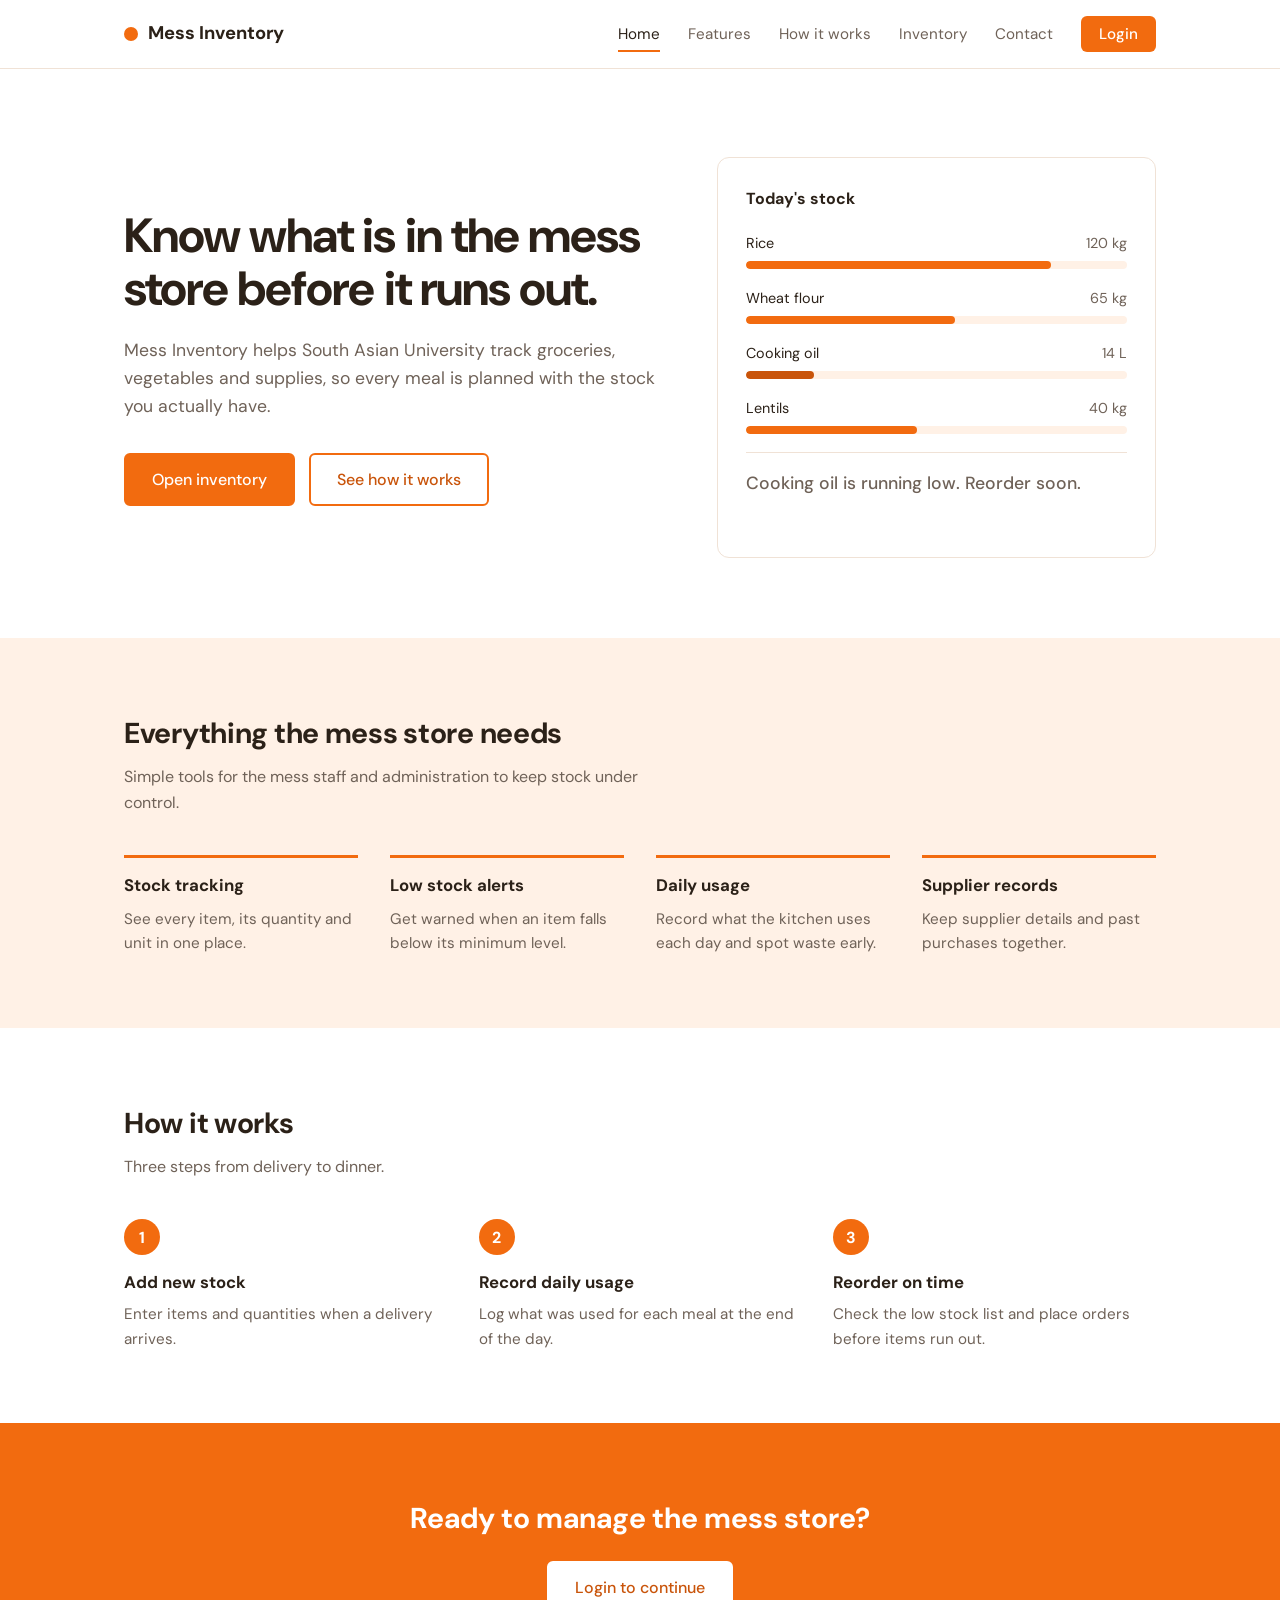
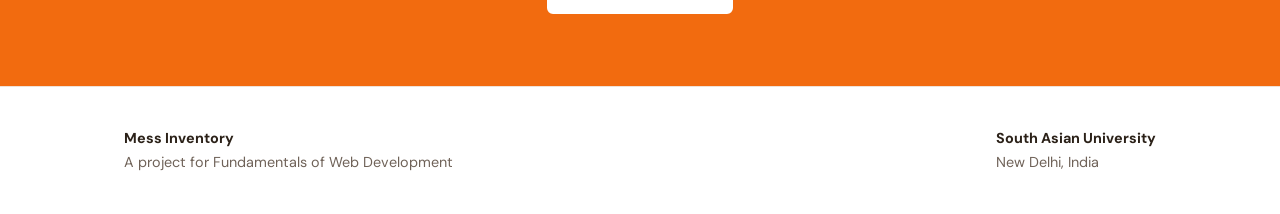
==== index.html @ 0d57ded8 "Add files via upload" ====
<!DOCTYPE html>
<html lang="en">
<head>
  <meta charset="UTF-8">
  <meta name="viewport" content="width=device-width, initial-scale=1">
  <title>Mess Inventory | South Asian University</title>
  <link rel="preconnect" href="https://fonts.googleapis.com">
  <link href="https://fonts.googleapis.com/css2?family=DM+Sans:wght@400;500;700&display=swap" rel="stylesheet">
  <link rel="stylesheet" href="style.css">
</head>
<body>

  <header class="navbar">
    <nav class="container nav-inner" aria-label="Main navigation">
      <a href="index.html" class="brand"><span class="brand-mark"></span>Mess Inventory</a>
      <ul class="nav-links">
        <li><a href="index.html" class="active">Home</a></li>
        <li><a href="#features">Features</a></li>
        <li><a href="#how-it-works">How it works</a></li>
        <li><a href="#inventory">Inventory</a></li>
        <li><a href="#contact">Contact</a></li>
        <li><a href="#login" class="login">Login</a></li>
      </ul>
    </nav>
  </header>

  <main>
    <section class="hero" id="inventory">
      <div class="container hero-grid">
        <div>
          <h1>Know what is in the mess store before it runs out.</h1>
          <p>Mess Inventory helps South Asian University track groceries, vegetables and supplies, so every meal is planned with the stock you actually have.</p>
          <div class="btn-row">
            <a href="#login" class="btn btn-primary">Open inventory</a>
            <a href="#how-it-works" class="btn btn-outline">See how it works</a>
          </div>
        </div>

        <aside class="panel" aria-label="Sample stock levels">
          <h2>Today's stock</h2>
          <div class="stock">
            <div class="stock-head"><span>Rice</span><span>120 kg</span></div>
            <div class="bar"><i style="width: 80%"></i></div>
          </div>
          <div class="stock">
            <div class="stock-head"><span>Wheat flour</span><span>65 kg</span></div>
            <div class="bar"><i style="width: 55%"></i></div>
          </div>
          <div class="stock">
            <div class="stock-head"><span>Cooking oil</span><span>14 L</span></div>
            <div class="bar low"><i style="width: 18%"></i></div>
          </div>
          <div class="stock">
            <div class="stock-head"><span>Lentils</span><span>40 kg</span></div>
            <div class="bar"><i style="width: 45%"></i></div>
          </div>
          <p class="panel-note">Cooking oil is running low. Reorder soon.</p>
        </aside>
      </div>
    </section>

    <section class="features" id="features">
      <div class="container">
        <h2 class="section-title">Everything the mess store needs</h2>
        <p class="section-sub">Simple tools for the mess staff and administration to keep stock under control.</p>
        <div class="feature-grid">
          <article class="feature">
            <h3>Stock tracking</h3>
            <p>See every item, its quantity and unit in one place.</p>
          </article>
          <article class="feature">
            <h3>Low stock alerts</h3>
            <p>Get warned when an item falls below its minimum level.</p>
          </article>
          <article class="feature">
            <h3>Daily usage</h3>
            <p>Record what the kitchen uses each day and spot waste early.</p>
          </article>
          <article class="feature">
            <h3>Supplier records</h3>
            <p>Keep supplier details and past purchases together.</p>
          </article>
        </div>
      </div>
    </section>

    <section id="how-it-works">
      <div class="container">
        <h2 class="section-title">How it works</h2>
        <p class="section-sub">Three steps from delivery to dinner.</p>
        <ol class="steps">
          <li>
            <h3>Add new stock</h3>
            <p>Enter items and quantities when a delivery arrives.</p>
          </li>
          <li>
            <h3>Record daily usage</h3>
            <p>Log what was used for each meal at the end of the day.</p>
          </li>
          <li>
            <h3>Reorder on time</h3>
            <p>Check the low stock list and place orders before items run out.</p>
          </li>
        </ol>
      </div>
    </section>

    <section class="cta" id="login">
      <div class="container">
        <h2>Ready to manage the mess store?</h2>
        <a href="#" class="btn">Login to continue</a>
      </div>
    </section>
  </main>

  <footer id="contact">
    <div class="container footer-inner">
      <div>
        <strong>Mess Inventory</strong><br>
        A project for Fundamentals of Web Development
      </div>
      <div>
        <strong>South Asian University</strong><br>
        New Delhi, India
      </div>
    </div>
  </footer>

</body>
</html>
---- style.css ----
:root {
  --orange: #f26b0f;
  --orange-dark: #c9540a;
  --orange-soft: #fff1e6;
  --ink: #2b2118;
  --muted: #6f6258;
  --line: #f0e2d6;
  --white: #ffffff;
}

* { box-sizing: border-box; margin: 0; padding: 0; }

html { scroll-behavior: smooth; }

body {
  font-family: "DM Sans", "Segoe UI", Arial, sans-serif;
  color: var(--ink);
  background: var(--white);
  line-height: 1.6;
}

a { color: inherit; text-decoration: none; }

:focus-visible { outline: 3px solid var(--orange); outline-offset: 3px; }

.container { max-width: 1080px; margin: 0 auto; padding: 0 24px; }

/* Navigation */
.navbar {
  position: sticky; top: 0; z-index: 10;
  background: var(--white);
  border-bottom: 1px solid var(--line);
}
.nav-inner {
  display: flex; align-items: center; justify-content: space-between;
  height: 68px;
}
.brand { font-weight: 700; font-size: 1.15rem; display: flex; align-items: center; gap: 10px; }
.brand-mark { width: 14px; height: 14px; background: var(--orange); border-radius: 50%; }
.nav-links { display: flex; align-items: center; gap: 28px; list-style: none; }
.nav-links a { color: var(--muted); font-size: 0.95rem; padding: 6px 0; border-bottom: 2px solid transparent; }
.nav-links a:hover, .nav-links a.active { color: var(--ink); border-bottom-color: var(--orange); }
.nav-links a.login {
  background: var(--orange); color: var(--white); padding: 8px 18px;
  border-radius: 6px; border-bottom: none; font-weight: 500;
}
.nav-links a.login:hover { background: var(--orange-dark); }

/* Hero */
.hero { padding: 88px 0 80px; }
.hero-grid { display: grid; grid-template-columns: 1.1fr 0.9fr; gap: 56px; align-items: center; }
.hero h1 { font-size: 3rem; line-height: 1.12; letter-spacing: -0.02em; margin-bottom: 20px; }
.hero p { color: var(--muted); font-size: 1.1rem; max-width: 46ch; margin-bottom: 32px; }
.btn-row { display: flex; gap: 14px; flex-wrap: wrap; }
.btn {
  display: inline-block; padding: 12px 26px; border-radius: 6px;
  font-weight: 500; border: 2px solid var(--orange);
}
.btn-primary { background: var(--orange); color: var(--white); }
.btn-primary:hover { background: var(--orange-dark); border-color: var(--orange-dark); }
.btn-outline { color: var(--orange-dark); }
.btn-outline:hover { background: var(--orange-soft); }

/* Stock panel */
.panel { border: 1px solid var(--line); border-radius: 12px; padding: 28px; background: var(--white); }
.panel h2 { font-size: 1rem; margin-bottom: 20px; }
.stock { margin-bottom: 18px; }
.stock-head { display: flex; justify-content: space-between; font-size: 0.9rem; margin-bottom: 6px; }
.stock-head span:last-child { color: var(--muted); }
.bar { height: 8px; background: var(--orange-soft); border-radius: 4px; overflow: hidden; }
.bar i { display: block; height: 100%; background: var(--orange); border-radius: 4px; }
.bar.low i { background: var(--orange-dark); }
.panel-note {
  margin-top: 8px; padding-top: 16px; border-top: 1px solid var(--line);
  font-size: 0.88rem; color: var(--orange-dark); font-weight: 500;
}

/* Sections */
section { padding: 72px 0; }
.section-title { font-size: 1.8rem; letter-spacing: -0.01em; margin-bottom: 8px; }
.section-sub { color: var(--muted); margin-bottom: 40px; max-width: 52ch; }

/* Features */
.features { background: var(--orange-soft); }
.feature-grid { display: grid; grid-template-columns: repeat(4, 1fr); gap: 32px; }
.feature h3 { font-size: 1.05rem; margin-bottom: 8px; padding-top: 14px; border-top: 3px solid var(--orange); }
.feature p { color: var(--muted); font-size: 0.95rem; }

/* Steps */
.steps { list-style: none; display: grid; grid-template-columns: repeat(3, 1fr); gap: 32px; counter-reset: step; }
.steps li { counter-increment: step; }
.steps li::before {
  content: counter(step); display: flex; align-items: center; justify-content: center;
  width: 36px; height: 36px; border-radius: 50%; margin-bottom: 14px;
  background: var(--orange); color: var(--white); font-weight: 700;
}
.steps h3 { font-size: 1.05rem; margin-bottom: 6px; }
.steps p { color: var(--muted); font-size: 0.95rem; }

/* Call to action */
.cta { background: var(--orange); color: var(--white); text-align: center; }
.cta h2 { font-size: 1.8rem; margin-bottom: 20px; }
.cta .btn { background: var(--white); color: var(--orange-dark); border-color: var(--white); }
.cta .btn:hover { background: var(--orange-soft); }

/* Footer */
footer { padding: 40px 0; border-top: 1px solid var(--line); color: var(--muted); font-size: 0.9rem; }
.footer-inner { display: flex; justify-content: space-between; gap: 24px; flex-wrap: wrap; }
footer strong { color: var(--ink); }

/* Responsive */
@media (max-width: 900px) {
  .hero-grid { grid-template-columns: 1fr; }
  .feature-grid { grid-template-columns: repeat(2, 1fr); }
  .steps { grid-template-columns: 1fr; }
}
@media (max-width: 720px) {
  .nav-inner { height: auto; padding: 14px 0; flex-direction: column; gap: 12px; }
  .nav-links { gap: 16px; flex-wrap: wrap; justify-content: center; }
  .hero { padding: 56px 0; }
  .hero h1 { font-size: 2.2rem; }
  .feature-grid { grid-template-columns: 1fr; }
}
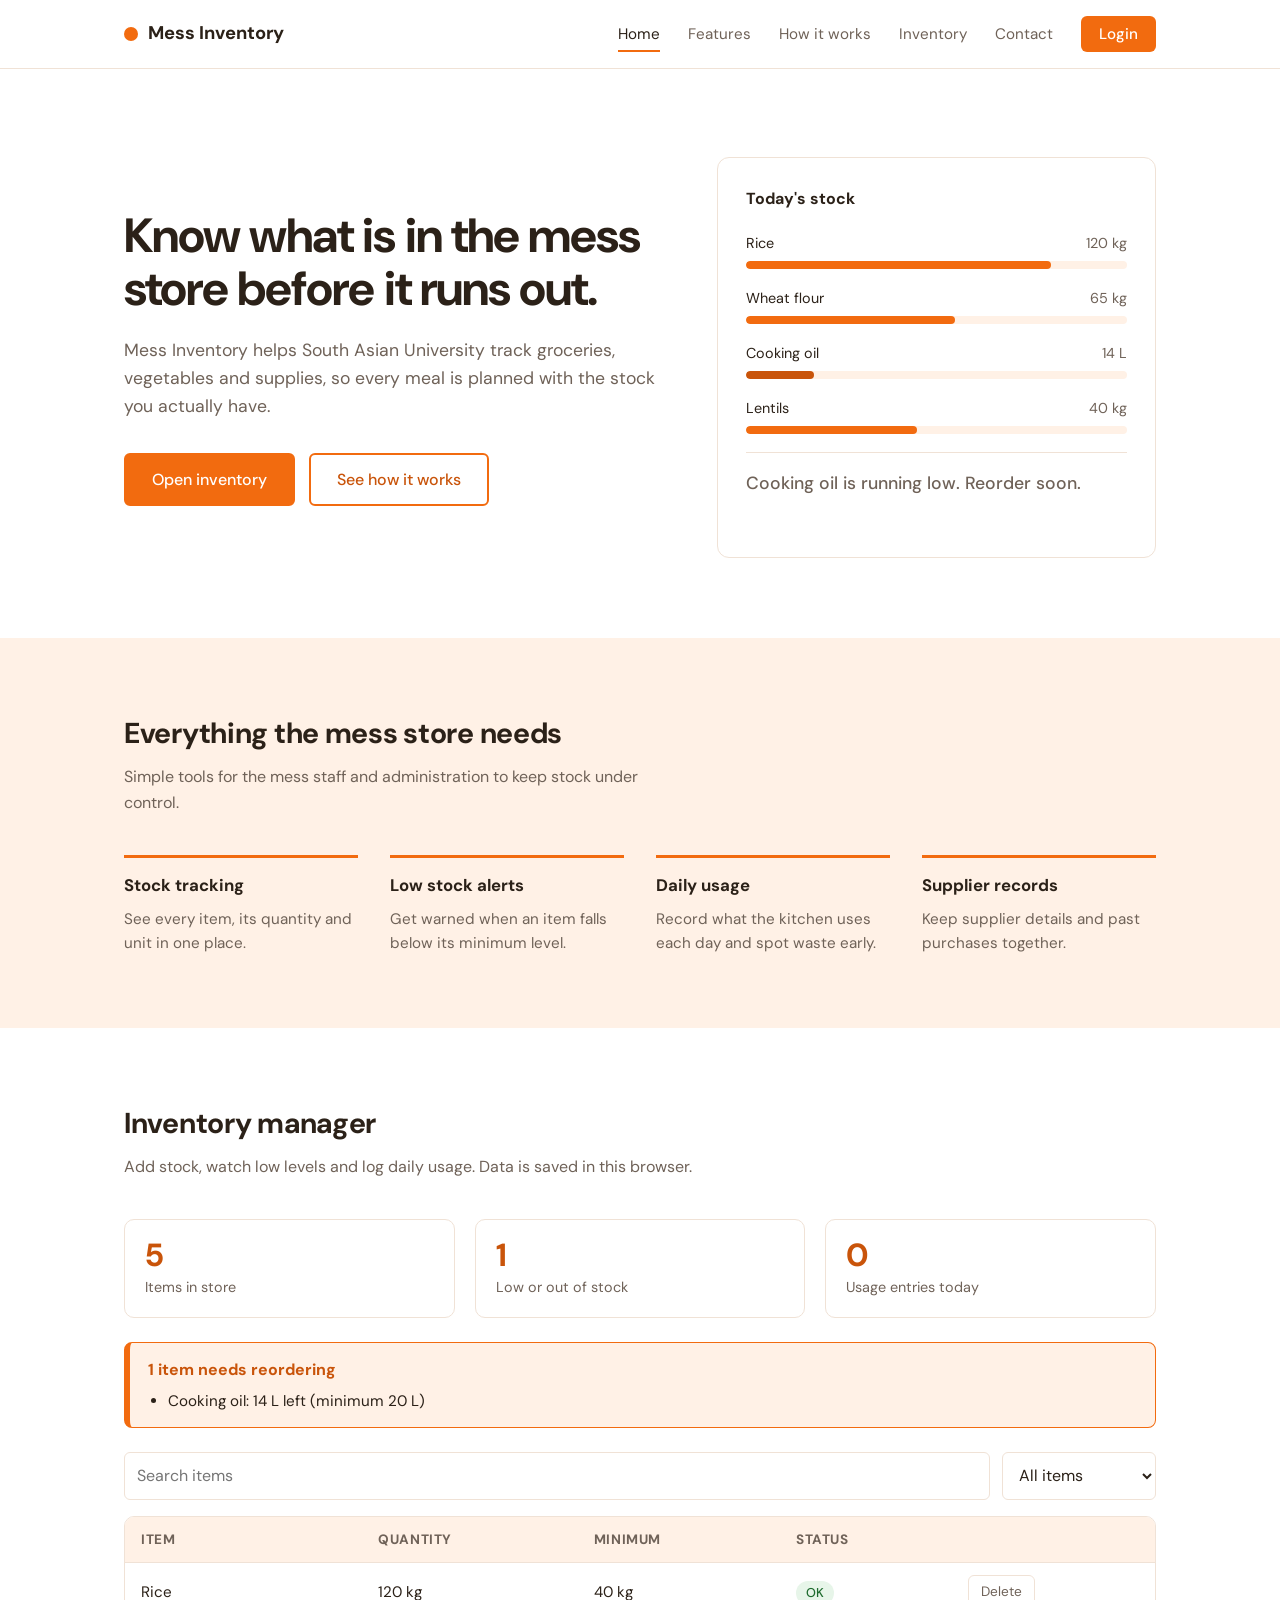
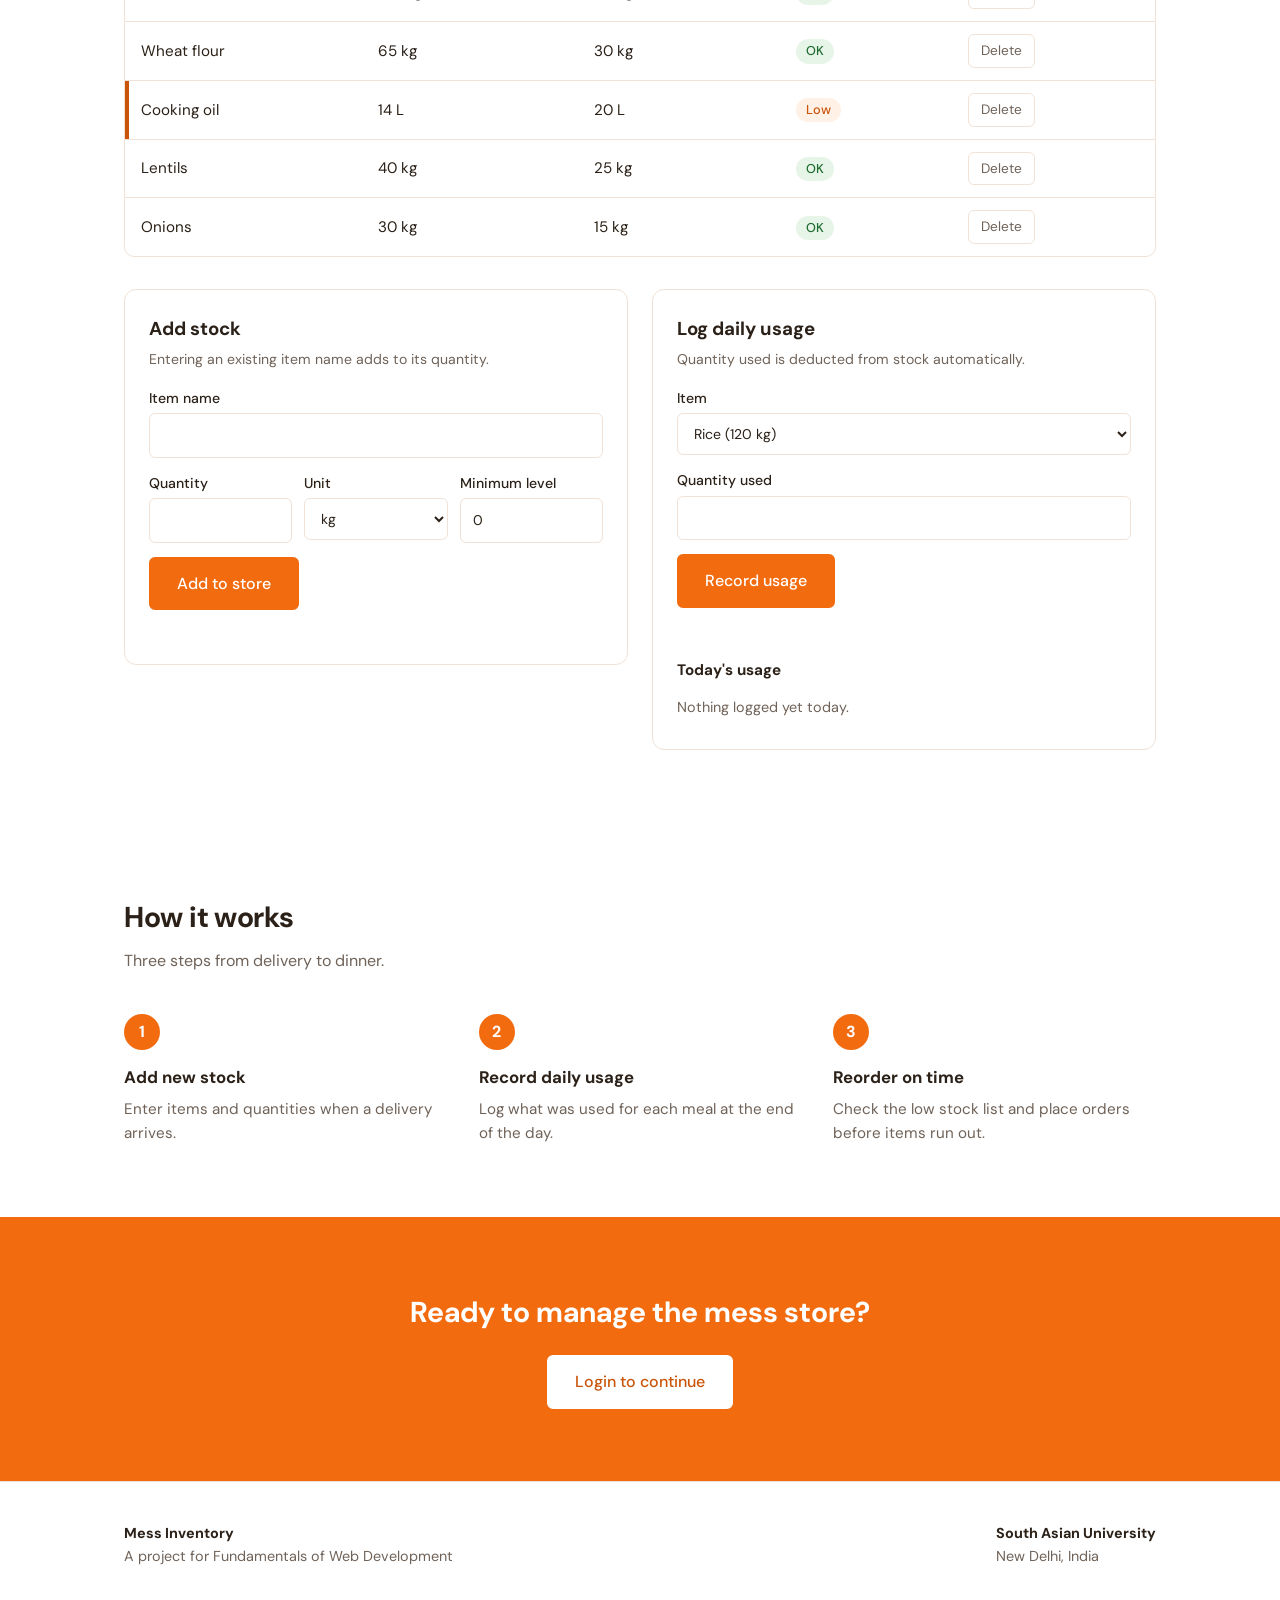
==== commit 17b141b8: "Add files via upload" ====
--- a/index.html
+++ b/index.html
@@ -17,7 +17,7 @@
         <li><a href="index.html" class="active">Home</a></li>
         <li><a href="#features">Features</a></li>
         <li><a href="#how-it-works">How it works</a></li>
-        <li><a href="#inventory">Inventory</a></li>
+        <li><a href="#manager">Inventory</a></li>
         <li><a href="#contact">Contact</a></li>
         <li><a href="#login" class="login">Login</a></li>
       </ul>
@@ -25,13 +25,13 @@
   </header>
 
   <main>
-    <section class="hero" id="inventory">
+    <section class="hero">
       <div class="container hero-grid">
         <div>
           <h1>Know what is in the mess store before it runs out.</h1>
           <p>Mess Inventory helps South Asian University track groceries, vegetables and supplies, so every meal is planned with the stock you actually have.</p>
           <div class="btn-row">
-            <a href="#login" class="btn btn-primary">Open inventory</a>
+            <a href="#manager" class="btn btn-primary">Open inventory</a>
             <a href="#how-it-works" class="btn btn-outline">See how it works</a>
           </div>
         </div>
@@ -84,6 +84,68 @@
       </div>
     </section>
 
+    <section class="manager" id="manager">
+      <div class="container">
+        <h2 class="section-title">Inventory manager</h2>
+        <p class="section-sub">Add stock, watch low levels and log daily usage. Data is saved in this browser.</p>
+
+        <div class="stats">
+          <div class="stat"><strong id="stat-total">0</strong><span>Items in store</span></div>
+          <div class="stat"><strong id="stat-low">0</strong><span>Low or out of stock</span></div>
+          <div class="stat"><strong id="stat-used">0</strong><span>Usage entries today</span></div>
+        </div>
+
+        <div class="alert" id="alert" role="status" hidden></div>
+
+        <div class="toolbar">
+          <input type="search" id="search" placeholder="Search items" aria-label="Search items">
+          <select id="filter" aria-label="Filter items">
+            <option value="all">All items</option>
+            <option value="low">Low stock only</option>
+          </select>
+        </div>
+
+        <div class="table-wrap">
+          <table>
+            <thead>
+              <tr><th>Item</th><th>Quantity</th><th>Minimum</th><th>Status</th><th><span class="sr-only">Actions</span></th></tr>
+            </thead>
+            <tbody id="inventory-body"></tbody>
+          </table>
+        </div>
+
+        <div class="forms-grid">
+          <form id="add-form" class="card" novalidate>
+            <h3>Add stock</h3>
+            <p class="hint">Entering an existing item name adds to its quantity.</p>
+            <label>Item name <input type="text" id="add-name" required></label>
+            <div class="row">
+              <label>Quantity <input type="number" id="add-qty" min="0" step="any" required></label>
+              <label>Unit
+                <select id="add-unit">
+                  <option>kg</option><option>g</option><option>L</option><option>ml</option><option>pcs</option><option>packs</option>
+                </select>
+              </label>
+              <label>Minimum level <input type="number" id="add-min" min="0" step="any" value="0"></label>
+            </div>
+            <button type="submit" class="btn btn-primary">Add to store</button>
+            <p class="form-msg" id="add-msg" role="status"></p>
+          </form>
+
+          <form id="usage-form" class="card" novalidate>
+            <h3>Log daily usage</h3>
+            <p class="hint">Quantity used is deducted from stock automatically.</p>
+            <label>Item <select id="use-item"></select></label>
+            <label>Quantity used <input type="number" id="use-qty" min="0" step="any" required></label>
+            <button type="submit" class="btn btn-primary">Record usage</button>
+            <p class="form-msg" id="use-msg" role="status"></p>
+            <h4>Today's usage</h4>
+            <ul class="usage-list" id="usage-list"></ul>
+          </form>
+        </div>
+      </div>
+    </section>
+
     <section id="how-it-works">
       <div class="container">
         <h2 class="section-title">How it works</h2>
@@ -126,5 +188,6 @@
     </div>
   </footer>
 
+  <script src="script.js"></script>
 </body>
 </html>
--- a/style.css
+++ b/style.css
@@ -121,3 +121,66 @@
   .hero h1 { font-size: 2.2rem; }
   .feature-grid { grid-template-columns: 1fr; }
 }
+
+/* ---------- Inventory manager ---------- */
+.sr-only { position: absolute; width: 1px; height: 1px; overflow: hidden; clip: rect(0 0 0 0); white-space: nowrap; }
+
+.stats { display: grid; grid-template-columns: repeat(3, 1fr); gap: 20px; margin-bottom: 24px; }
+.stat { border: 1px solid var(--line); border-radius: 10px; padding: 18px 20px; }
+.stat strong { display: block; font-size: 2rem; line-height: 1.1; color: var(--orange-dark); }
+.stat span { color: var(--muted); font-size: 0.9rem; }
+
+.alert {
+  background: var(--orange-soft); border: 1px solid var(--orange); border-left-width: 6px;
+  border-radius: 8px; padding: 14px 18px; margin-bottom: 24px; color: var(--ink);
+}
+.alert strong { color: var(--orange-dark); }
+.alert ul { margin: 6px 0 0 20px; font-size: 0.95rem; }
+
+.toolbar { display: flex; gap: 12px; margin-bottom: 16px; flex-wrap: wrap; }
+.toolbar input { flex: 1; min-width: 200px; }
+input, select {
+  font: inherit; padding: 10px 12px; border: 1px solid var(--line); border-radius: 6px;
+  background: var(--white); color: var(--ink); width: 100%;
+}
+.toolbar select { width: auto; }
+
+.table-wrap { overflow-x: auto; border: 1px solid var(--line); border-radius: 10px; margin-bottom: 32px; }
+table { width: 100%; border-collapse: collapse; font-size: 0.95rem; }
+th, td { text-align: left; padding: 12px 16px; border-bottom: 1px solid var(--line); }
+th { background: var(--orange-soft); font-size: 0.85rem; text-transform: uppercase; letter-spacing: 0.04em; color: var(--muted); }
+tbody tr:last-child td { border-bottom: none; }
+tr.is-low td:first-child { box-shadow: inset 4px 0 0 var(--orange-dark); }
+.empty { text-align: center; color: var(--muted); padding: 24px; }
+
+.pill { display: inline-block; padding: 2px 10px; border-radius: 999px; font-size: 0.8rem; font-weight: 500; }
+.pill.ok { background: #e7f5e9; color: #1e6b2e; }
+.pill.low { background: var(--orange-soft); color: var(--orange-dark); }
+.pill.out { background: #fde8e8; color: #a11d1d; }
+
+.btn-small { font: inherit; font-size: 0.85rem; padding: 5px 12px; border-radius: 6px; border: 1px solid var(--line); background: var(--white); color: var(--muted); cursor: pointer; }
+.btn-small:hover { border-color: var(--orange-dark); color: var(--orange-dark); }
+button.btn { font: inherit; font-weight: 500; cursor: pointer; }
+
+.forms-grid { display: grid; grid-template-columns: 1fr 1fr; gap: 24px; align-items: start; }
+.card { border: 1px solid var(--line); border-radius: 12px; padding: 24px; }
+.card h3 { margin-bottom: 4px; }
+.card h4 { margin: 20px 0 8px; font-size: 0.95rem; }
+.hint { color: var(--muted); font-size: 0.88rem; margin-bottom: 16px; }
+.card label { display: block; font-size: 0.88rem; font-weight: 500; margin-bottom: 14px; }
+.card label input, .card label select { margin-top: 4px; font-weight: 400; }
+.row { display: grid; grid-template-columns: 1fr 1fr 1fr; gap: 12px; }
+.form-msg { margin-top: 10px; font-size: 0.9rem; min-height: 1.4em; }
+.form-msg.error { color: #a11d1d; }
+.form-msg.success { color: #1e6b2e; }
+.usage-list { list-style: none; font-size: 0.9rem; color: var(--muted); }
+.usage-list li { display: flex; justify-content: space-between; padding: 6px 0; border-bottom: 1px solid var(--line); }
+.usage-list li:last-child { border-bottom: none; }
+
+@media (max-width: 900px) {
+  .forms-grid { grid-template-columns: 1fr; }
+}
+@media (max-width: 720px) {
+  .stats { grid-template-columns: 1fr; }
+  .row { grid-template-columns: 1fr; }
+}
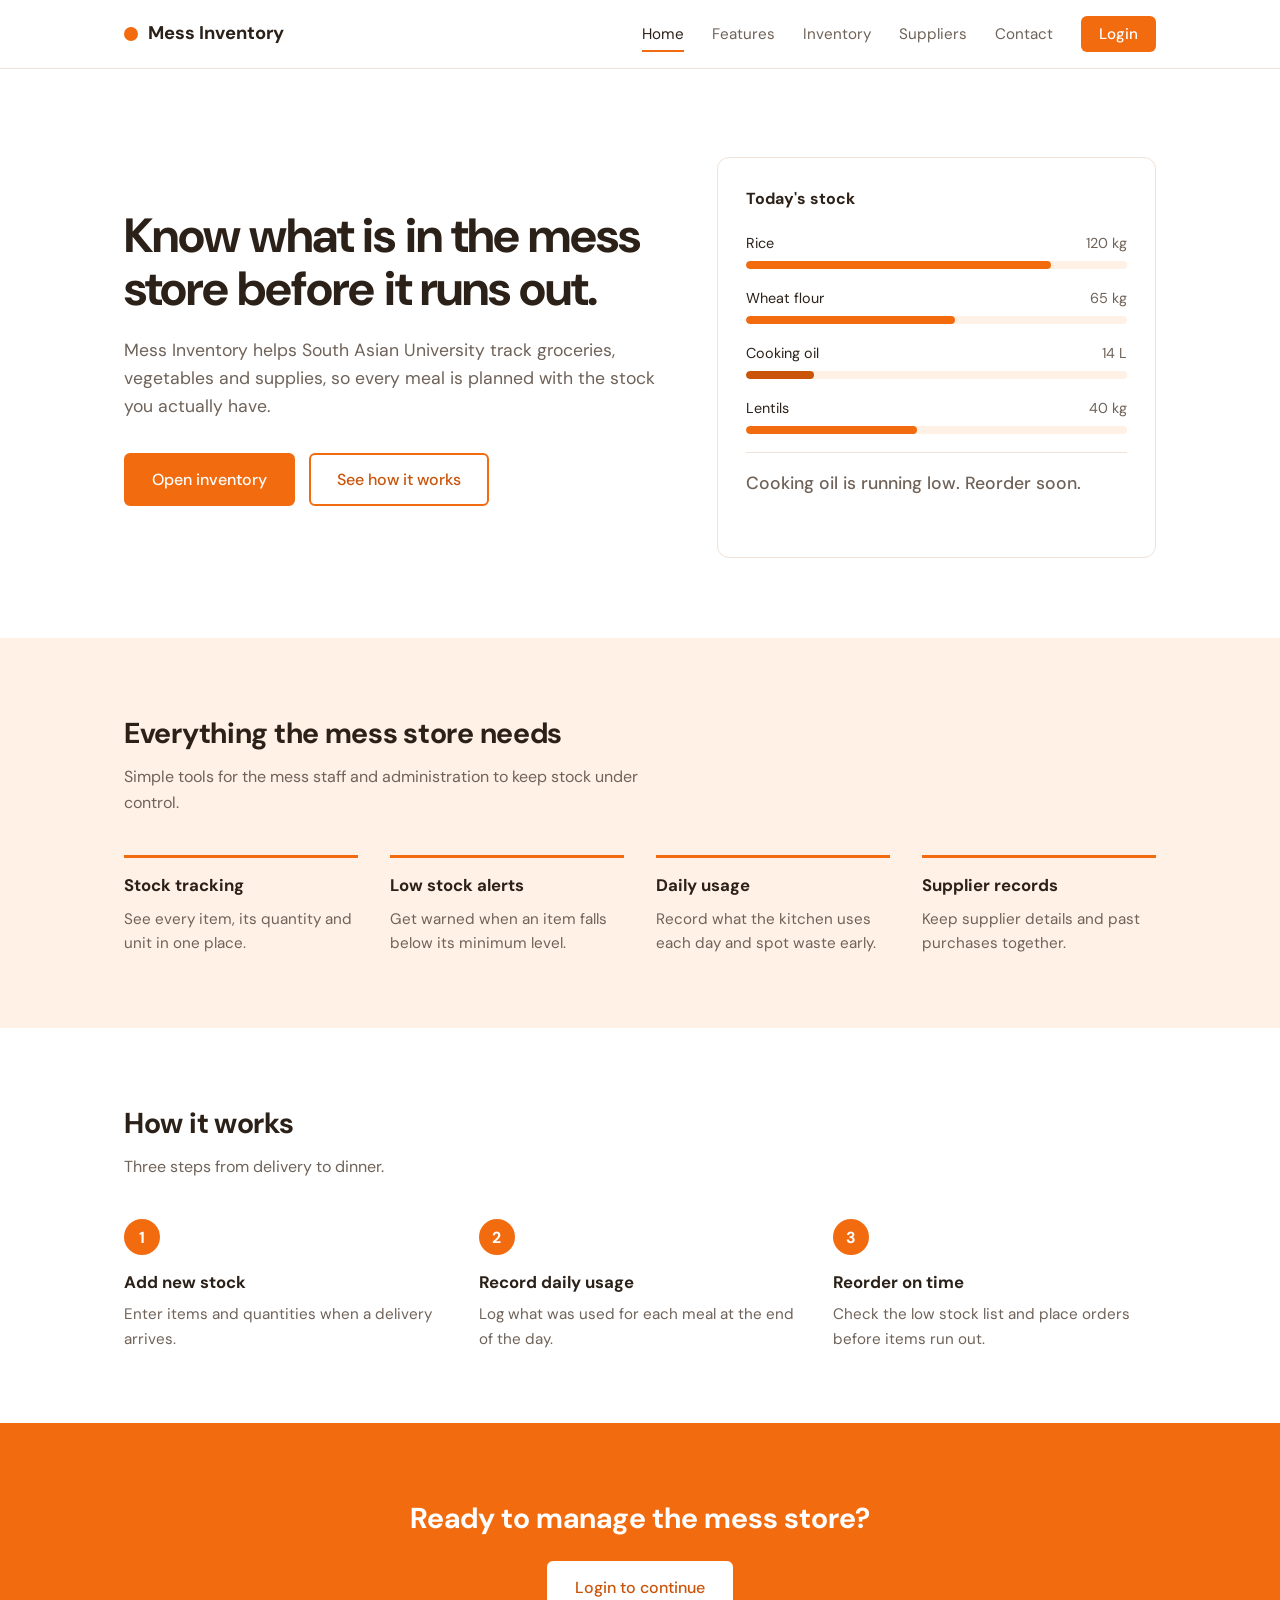
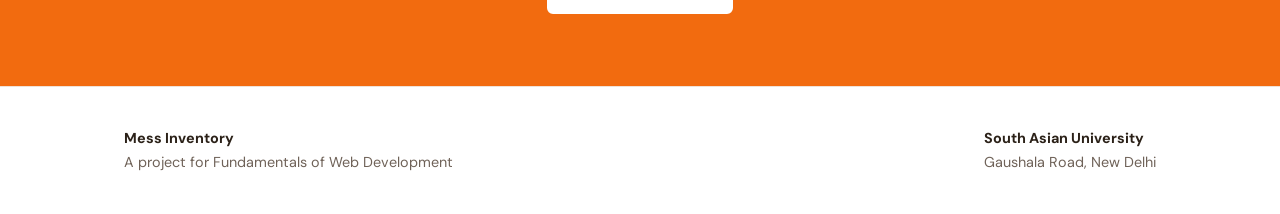
==== commit 23ce74fd: "Add files via upload" ====
--- a/index.html
+++ b/index.html
@@ -7,19 +7,20 @@
   <link rel="preconnect" href="https://fonts.googleapis.com">
   <link href="https://fonts.googleapis.com/css2?family=DM+Sans:wght@400;500;700&display=swap" rel="stylesheet">
   <link rel="stylesheet" href="style.css">
+  <script src="auth.js"></script>
 </head>
 <body>
 
-  <header class="navbar">
+    <header class="navbar">
     <nav class="container nav-inner" aria-label="Main navigation">
       <a href="index.html" class="brand"><span class="brand-mark"></span>Mess Inventory</a>
       <ul class="nav-links">
         <li><a href="index.html" class="active">Home</a></li>
-        <li><a href="#features">Features</a></li>
-        <li><a href="#how-it-works">How it works</a></li>
-        <li><a href="#manager">Inventory</a></li>
-        <li><a href="#contact">Contact</a></li>
-        <li><a href="#login" class="login">Login</a></li>
+        <li><a href="index.html#features">Features</a></li>
+        <li><a href="inventory.html">Inventory</a></li>
+        <li><a href="suppliers.html">Suppliers</a></li>
+        <li><a href="contact.html">Contact</a></li>
+        <li><a href="login.html" id="auth-link" class="login">Login</a></li>
       </ul>
     </nav>
   </header>
@@ -31,7 +32,7 @@
           <h1>Know what is in the mess store before it runs out.</h1>
           <p>Mess Inventory helps South Asian University track groceries, vegetables and supplies, so every meal is planned with the stock you actually have.</p>
           <div class="btn-row">
-            <a href="#manager" class="btn btn-primary">Open inventory</a>
+            <a href="inventory.html" class="btn btn-primary">Open inventory</a>
             <a href="#how-it-works" class="btn btn-outline">See how it works</a>
           </div>
         </div>
@@ -84,68 +85,6 @@
       </div>
     </section>
 
-    <section class="manager" id="manager">
-      <div class="container">
-        <h2 class="section-title">Inventory manager</h2>
-        <p class="section-sub">Add stock, watch low levels and log daily usage. Data is saved in this browser.</p>
-
-        <div class="stats">
-          <div class="stat"><strong id="stat-total">0</strong><span>Items in store</span></div>
-          <div class="stat"><strong id="stat-low">0</strong><span>Low or out of stock</span></div>
-          <div class="stat"><strong id="stat-used">0</strong><span>Usage entries today</span></div>
-        </div>
-
-        <div class="alert" id="alert" role="status" hidden></div>
-
-        <div class="toolbar">
-          <input type="search" id="search" placeholder="Search items" aria-label="Search items">
-          <select id="filter" aria-label="Filter items">
-            <option value="all">All items</option>
-            <option value="low">Low stock only</option>
-          </select>
-        </div>
-
-        <div class="table-wrap">
-          <table>
-            <thead>
-              <tr><th>Item</th><th>Quantity</th><th>Minimum</th><th>Status</th><th><span class="sr-only">Actions</span></th></tr>
-            </thead>
-            <tbody id="inventory-body"></tbody>
-          </table>
-        </div>
-
-        <div class="forms-grid">
-          <form id="add-form" class="card" novalidate>
-            <h3>Add stock</h3>
-            <p class="hint">Entering an existing item name adds to its quantity.</p>
-            <label>Item name <input type="text" id="add-name" required></label>
-            <div class="row">
-              <label>Quantity <input type="number" id="add-qty" min="0" step="any" required></label>
-              <label>Unit
-                <select id="add-unit">
-                  <option>kg</option><option>g</option><option>L</option><option>ml</option><option>pcs</option><option>packs</option>
-                </select>
-              </label>
-              <label>Minimum level <input type="number" id="add-min" min="0" step="any" value="0"></label>
-            </div>
-            <button type="submit" class="btn btn-primary">Add to store</button>
-            <p class="form-msg" id="add-msg" role="status"></p>
-          </form>
-
-          <form id="usage-form" class="card" novalidate>
-            <h3>Log daily usage</h3>
-            <p class="hint">Quantity used is deducted from stock automatically.</p>
-            <label>Item <select id="use-item"></select></label>
-            <label>Quantity used <input type="number" id="use-qty" min="0" step="any" required></label>
-            <button type="submit" class="btn btn-primary">Record usage</button>
-            <p class="form-msg" id="use-msg" role="status"></p>
-            <h4>Today's usage</h4>
-            <ul class="usage-list" id="usage-list"></ul>
-          </form>
-        </div>
-      </div>
-    </section>
-
     <section id="how-it-works">
       <div class="container">
         <h2 class="section-title">How it works</h2>
@@ -170,7 +109,7 @@
     <section class="cta" id="login">
       <div class="container">
         <h2>Ready to manage the mess store?</h2>
-        <a href="#" class="btn">Login to continue</a>
+        <a href="login.html" class="btn" id="cta-link">Login to continue</a>
       </div>
     </section>
   </main>
@@ -183,11 +122,10 @@
       </div>
       <div>
         <strong>South Asian University</strong><br>
-        New Delhi, India
+        Gaushala Road, New Delhi
       </div>
     </div>
   </footer>
 
-  <script src="script.js"></script>
-</body>
+  </body>
 </html>
--- a/style.css
+++ b/style.css
@@ -184,3 +184,20 @@
   .stats { grid-template-columns: 1fr; }
   .row { grid-template-columns: 1fr; }
 }
+
+/* ---------- Extra pages ---------- */
+.auth { padding: 64px 0 88px; }
+.auth-card { max-width: 440px; margin: 0 auto; }
+.auth-card h1 { font-size: 1.6rem; margin-bottom: 4px; }
+.card label.check { display: flex; align-items: center; gap: 8px; font-weight: 400; }
+.card label.check input { width: auto; margin: 0; }
+.demo { margin-top: 18px; padding-top: 14px; border-top: 1px solid var(--line); font-size: 0.85rem; color: var(--muted); }
+.demo code { background: var(--orange-soft); padding: 1px 6px; border-radius: 4px; color: var(--ink); }
+.demo .btn-small { margin-left: 6px; }
+textarea {
+  font: inherit; padding: 10px 12px; border: 1px solid var(--line); border-radius: 6px;
+  background: var(--white); color: var(--ink); width: 100%; resize: vertical; margin-top: 4px; font-weight: 400;
+}
+.sup-form .row { margin-bottom: 4px; }
+td a { color: var(--orange-dark); }
+td a:hover { text-decoration: underline; }
